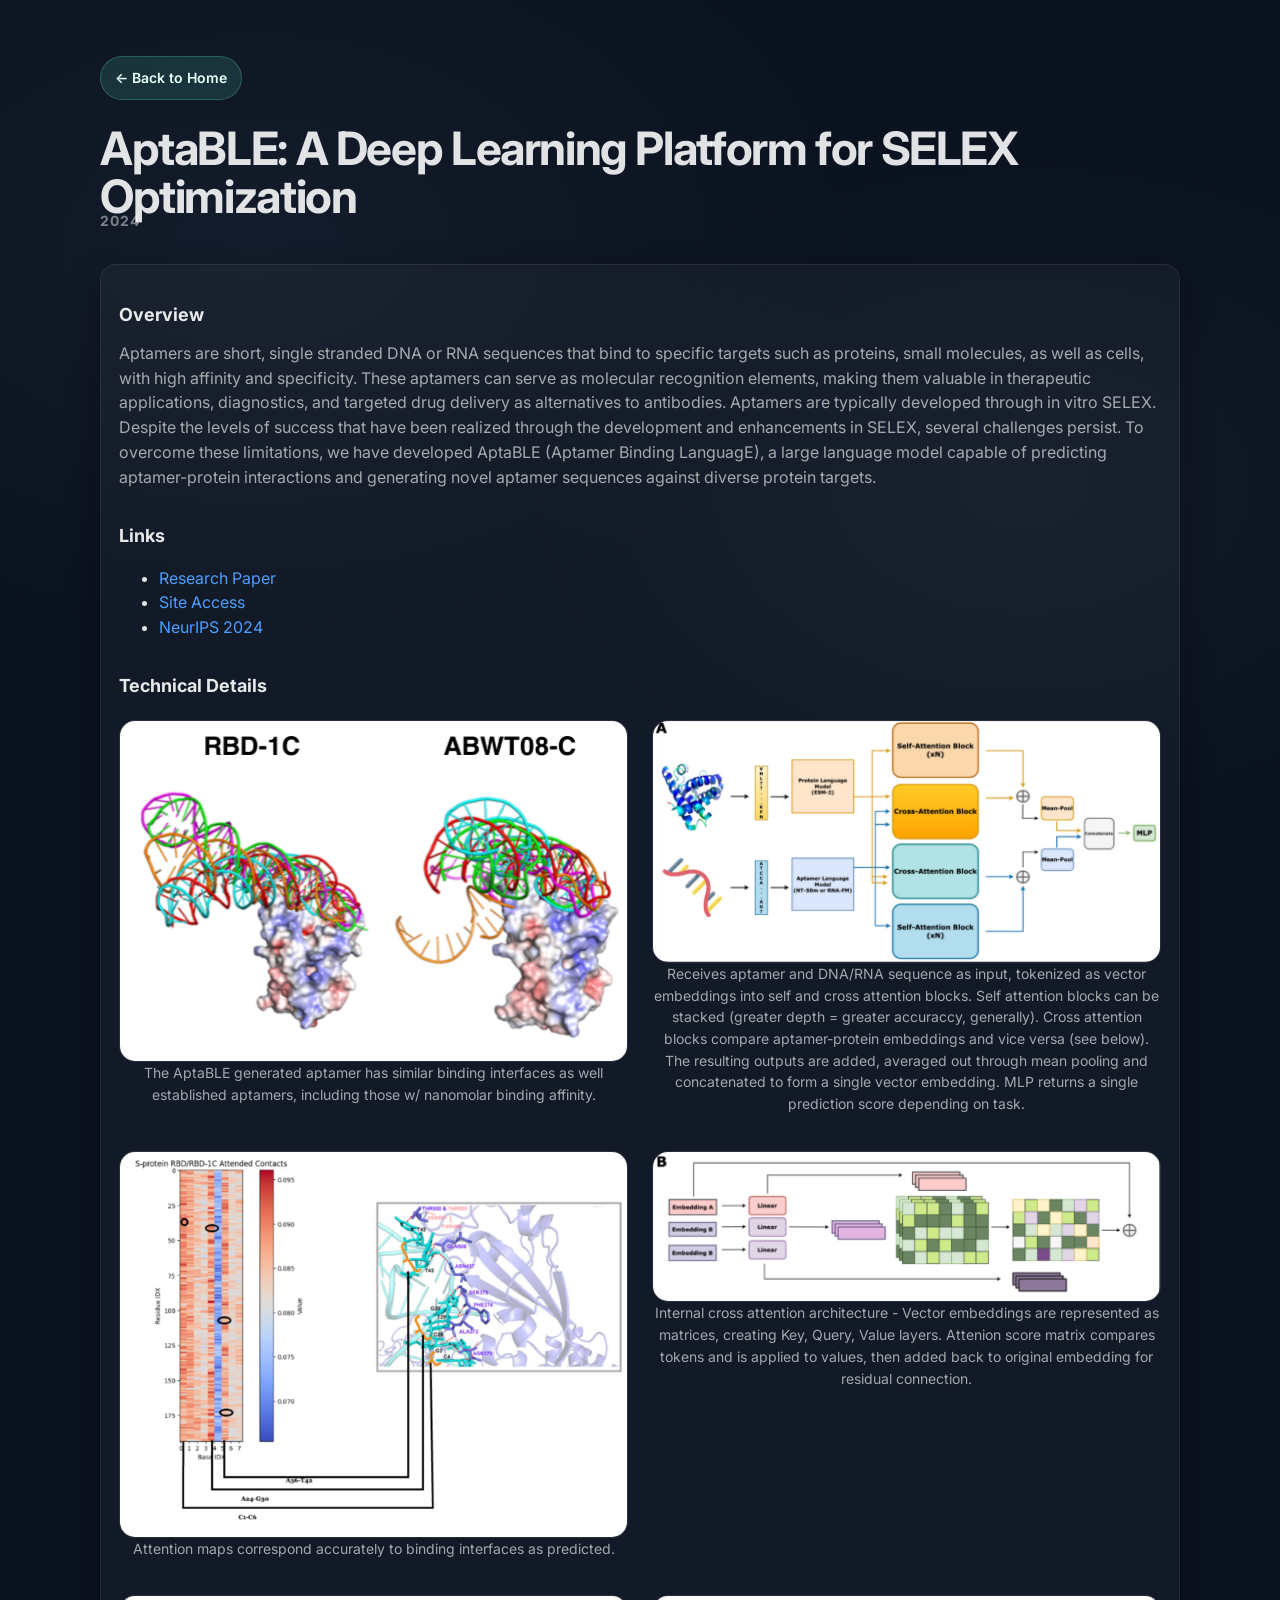
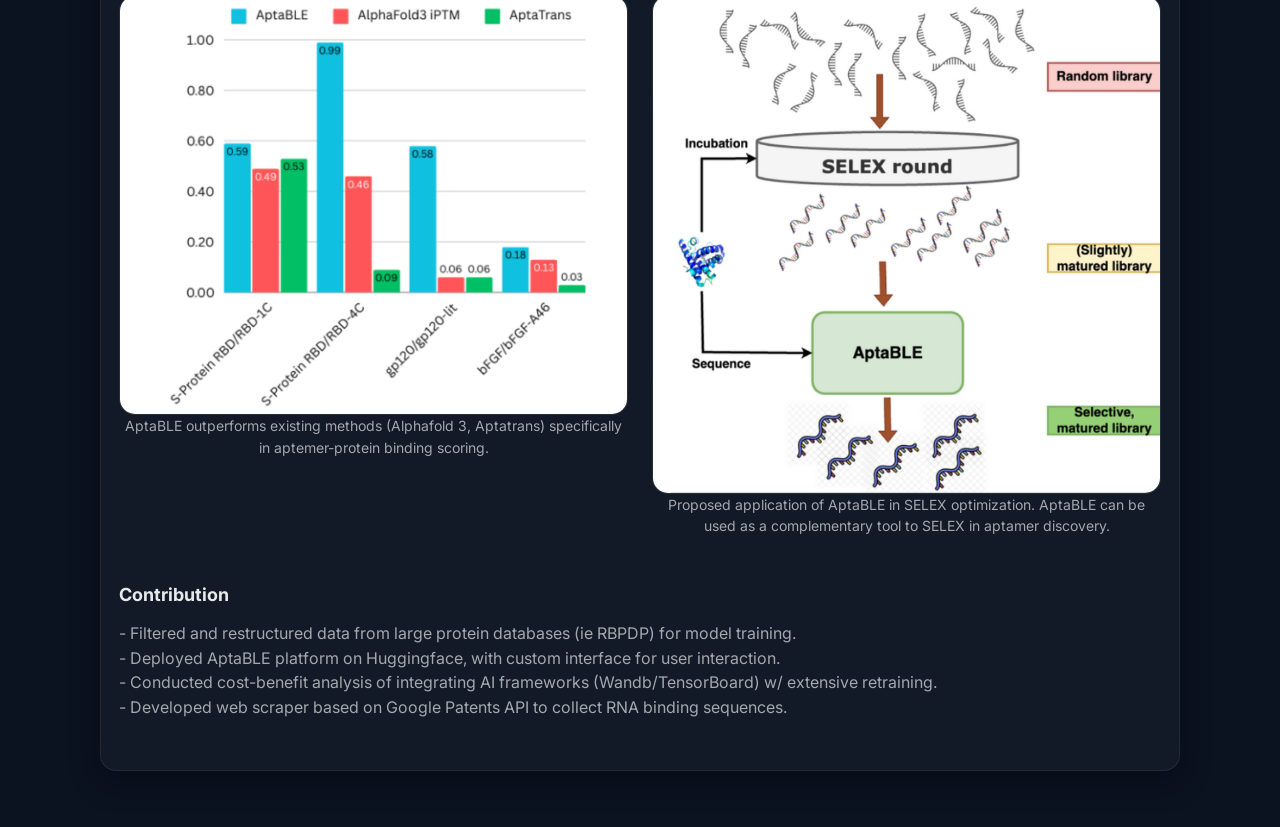
==== aptable.html @ b282fa2e "Add files via upload" ====
<!doctype html>
<html lang="en">
  <head>
    <meta charset="UTF-8" />
    <meta name="viewport" content="width=device-width,initial-scale=1" />
    <meta name="description" content="AptaBLE Project" />
    <title>AptaBLE — Owen Yao</title>
    <link rel="preconnect" href="https://fonts.googleapis.com" />
    <link rel="preconnect" href="https://fonts.gstatic.com" crossorigin />
    <link
      href="https://fonts.googleapis.com/css2?family=Inter:wght@400;500;600;700&display=swap"
      rel="stylesheet"
    />
    <link rel="stylesheet" href="style.css" />
  </head>

  <body>
    <a class="skip-link" href="#content">Skip to content</a>

    <div class="project-page">
      <div class="project-nav">
        <a class="btn" href="index.html">← Back to Home</a>
      </div>

      <main id="content" aria-label="Main content">
        <div class="project-header">
          <h1 class="name">AptaBLE: A Deep Learning Platform for SELEX Optimization</h1>
          <p class="project-year">2024</p>
        </div>


        <div class="card">
          <div class="project-section">
            <h3>Overview</h3>
            <p>
              Aptamers are short, single stranded DNA or RNA sequences that bind to specific targets such as proteins, small molecules, as well as cells, with high affinity and specificity. 
              These aptamers can serve as molecular recognition elements, making them valuable in therapeutic applications, diagnostics, and targeted drug delivery as alternatives to antibodies. 
              Aptamers are typically developed through in vitro SELEX. Despite the levels of success that have been realized through the development and enhancements in SELEX, several challenges persist. 
              To overcome these limitations, we have developed AptaBLE (Aptamer Binding LanguagE), a large language model capable of predicting aptamer-protein interactions and generating novel aptamer sequences against diverse protein targets. 
            </p>
          </div>

          <div class="project-section">
            <h3>Links</h3>
            <ul>
              <li><a href="https://openreview.net/pdf/eea94ba98c27853039118830b7a5c0b8223f76fb.pdf" target="_blank" rel="noreferrer" style="color: #4d9fff;">Research Paper</a></li>
              <li><a href="https://atombioworks.com/aptable-platform-intro/" target="_blank" rel="noreferrer" style="color: #4d9fff;">Site Access </a></li>
              <li><a href="https://neurips.cc/virtual/2024/102810" target="_blank" rel="noreferrer" style="color: #4d9fff;">NeurIPS 2024 </a></li>
            </ul>
          </div>

          <div class="project-section">
            <h3>Technical Details</h3>

            <div class="project-diagram-grid">
              <div class="diagram-item">
                <img src="comparison.png" />
                <p class="diagram-caption">
                  The AptaBLE generated aptamer has similar binding interfaces as well established aptamers, including those w/ nanomolar binding affinity.</p>
              </div>
              <div class="diagram-item">
                <img src="pipeline.png" />
                <p class="diagram-caption">
                  Receives aptamer and DNA/RNA sequence as input, tokenized as vector embeddings into self and cross attention blocks. 
                  Self attention blocks can be stacked (greater depth = greater accuraccy, generally).
                  Cross attention blocks compare aptamer-protein embeddings and vice versa (see below).
                  The resulting outputs are added, averaged out through mean pooling and concatenated to form a single vector embedding.
                  MLP returns a single prediction score depending on task.
                </p>
              </div>
              <div class="diagram-item">
                <img src="attention_map.png" />
                <p class="diagram-caption">Attention maps correspond accurately to binding interfaces as predicted.</p>
              </div>
              <div class="diagram-item">
                <img src="attention_block.png"  />
                <p class="diagram-caption">
                  Internal cross attention architecture - Vector embeddings are represented as matrices, creating Key, Query, Value layers.
                  Attenion score matrix compares tokens and is applied to values, then added back to original embedding for residual connection.
                </p>
              </div>
                <div class="diagram-item">
                <img src="model_comp.png" />
                <p class="diagram-caption">AptaBLE outperforms existing methods (Alphafold 3, Aptatrans) specifically in aptemer-protein binding scoring.</p>
              </div>
              <div class="diagram-item">
                <img src="application.png"  />
                <p class="diagram-caption">
                  Proposed application of AptaBLE in SELEX optimization. 
                  AptaBLE can be used as a complementary tool to SELEX in aptamer discovery. </p>
              </div>
            </div>
          </div>

          <div class="project-section">
            <h3>Contribution</h3>
            <p>
              - Filtered and restructured data from large protein databases (ie RBPDP) for model training. <br>
              - Deployed AptaBLE platform on Huggingface, with custom interface for user interaction.<br>
              - Conducted cost-benefit analysis of integrating AI frameworks (Wandb/TensorBoard) w/ extensive retraining.<br>
              - Developed web scraper based on Google Patents API to collect RNA binding sequences.
            </p>
          </div>
        </div>
      </main>
    </div>

    <div class="lightbox-overlay" id="lightbox">
      <span class="lightbox-close">&times;</span>
      <img class="lightbox-image" id="lightbox-img" src="" alt="Enlarged diagram">
    </div>

    <script>
      const lightbox = document.getElementById('lightbox');
      const lightboxImg = document.getElementById('lightbox-img');
      const diagramImages = document.querySelectorAll('.diagram-item img');
      const closeBtn = document.querySelector('.lightbox-close');

      diagramImages.forEach(img => {
        img.addEventListener('click', function() {
          lightboxImg.src = this.src;
          lightboxImg.alt = this.alt;
          lightbox.classList.add('active');
          document.body.style.overflow = 'hidden';
        });
      });

      closeBtn.addEventListener('click', function(e) {
        e.stopPropagation();
        closeLightbox();
      });

      lightbox.addEventListener('click', function(e) {
        if (e.target === lightbox) {
          closeLightbox();
        }
      });

      document.addEventListener('keydown', function(e) {
        if (e.key === 'Escape' && lightbox.classList.contains('active')) {
          closeLightbox();
        }
      });

      function closeLightbox() {
        lightbox.classList.remove('active');
        document.body.style.overflow = '';
      }
    </script>
  </body>
</html>
---- style.css ----
:root{
  --bg: #0b1220;
  --panel: rgba(255,255,255,0.03);
  --text: rgba(255,255,255,0.88);
  --muted: rgba(255,255,255,0.62);
  --faint: rgba(255,255,255,0.45);
  --line: rgba(255,255,255,0.10);

  --max: 1120px;
  --radius: 16px;
  --shadow: 0 10px 30px rgba(0,0,0,0.35);
}

*{ box-sizing: border-box; }
html{ scroll-behavior: smooth; }
body{
  margin: 0;
  font-family: Inter, system-ui, -apple-system, Segoe UI, Roboto, Helvetica, Arial, sans-serif;
  background: radial-gradient(1000px 650px at 20% 10%, rgba(83, 102, 123, 0.12), transparent 60%),
              radial-gradient(900px 600px at 80% 20%, rgba(84, 101, 128, 0.1), transparent 55%),
              var(--bg);
  color: var(--text);
  line-height: 1.55;
}

a{
  color: var(--text);
  text-decoration: none;
}
a:hover{ color: #fff; }

.skip-link{
  position: absolute;
  left: -999px;
  top: 0;
  background: #fff;
  color: #000;
  padding: 10px 12px;
  border-radius: 8px;
  z-index: 999;
}
.skip-link:focus{ left: 12px; top: 12px; }

.page{
  max-width: var(--max);
  margin: 0 auto;
  padding: 56px 20px;
  display: grid;
  grid-template-columns: 380px 1fr;
  gap: 44px;
}

.sidebar{
  position: relative;
}
.sidebar-inner{
  position: sticky;
  top: 40px;
  padding: 18px 0;
}

.eyebrow{
  margin: 0 0 10px;
  color: var(--muted);
  font-weight: 500;
}

.name{
  margin: 0;
  font-size: 46px;
  letter-spacing: -0.03em;
  line-height: 1.05;
}

.profile-picture{
  width: 120px;
  height: 120px;
  border-radius: 50%;
  object-fit: cover;
  margin: 20px 0 16px;
  border: 3px solid rgba(255,255,255,0.1);
}

.role{
  margin: 12px 0 8px;
  font-size: 18px;
  color: rgba(255,255,255,0.78);
  font-weight: 600;
}

.tagline{
  margin: 0 0 18px;
  color: var(--muted);
  max-width: 34ch;
}

.cta-row{
  display: flex;
  gap: 10px;
  margin: 18px 0 22px;
}

.btn{
  display: inline-flex;
  align-items: center;
  justify-content: center;
  padding: 10px 14px;
  border-radius: 999px;
  background: rgba(100,255,218,0.12);
  border: 1px solid rgba(100,255,218,0.22);
  color: #eafff9;
  font-weight: 600;
  font-size: 14px;
}
.btn:hover{
  border-color: rgba(100,255,218,0.45);
  background: rgba(100,255,218,0.16);
}
.btn-ghost{
  background: rgba(255,255,255,0.03);
  border-color: rgba(255,255,255,0.12);
  color: var(--text);
}
.btn-ghost:hover{
  border-color: rgba(255,255,255,0.25);
  background: rgba(255,255,255,0.05);
}

.nav{
  margin-top: 18px;
  display: grid;
  gap: 10px;
}
.nav-link{
  display: inline-flex;
  align-items: center;
  gap: 12px;
  color: var(--muted);
  font-weight: 600;
  font-size: 14px;
  letter-spacing: 0.02em;
  text-transform: uppercase;
}
.nav-line{
  width: 36px;
  height: 1px;
  background: var(--line);
  transition: width 180ms ease, background 180ms ease;
}
.nav-link:hover{
  color: rgba(255,255,255,0.90);
}
.nav-link:hover .nav-line{
  width: 52px;
  background: rgba(100,255,218,0.55);
}

.social{
  margin-top: 26px;
  display: flex;
  flex-wrap: wrap;
  gap: 12px;
}
.social-button{
  width: 40px;
  height: 40px;
  display: inline-flex;
  align-items: center;
  justify-content: center;
  color: rgba(255,255,255,0.7);
  text-decoration: none;
  border: 1px solid rgba(255,255,255,0.15);
  border-radius: 50%;
  transition: all 0.25s ease;
  background: rgba(255,255,255,0.05);
  backdrop-filter: blur(10px);
}
.social-button:hover{
  background: rgba(100,255,218,0.12);
  border-color: rgba(100,255,218,0.3);
  color: rgba(255,255,255,0.95);
  transform: translateY(-2px);
}
.social-icon{
  width: 18px;
  height: 18px;
  flex-shrink: 0;
}

.content{
  min-width: 0;
  padding-bottom: 40px;
}

.section{
  padding: 18px 0 26px;
}
.section + .section{
  border-top: 1px solid var(--line);
  margin-top: 18px;
}
.section-title{
  margin: 0 0 14px;
  font-size: 14px;
  text-transform: uppercase;
  letter-spacing: 0.12em;
  color: var(--faint);
  font-weight: 700;
}

.section-head{
  display: flex;
  align-items: baseline;
  justify-content: space-between;
  gap: 14px;
}
.section-action{
  color: var(--muted);
  font-weight: 600;
  font-size: 14px;
}
.section-action:hover{
  color: rgba(255,255,255,0.95);
  text-decoration: underline;
  text-decoration-color: rgba(138,162,255,0.6);
  text-underline-offset: 4px;
}

.card{
  background: var(--panel);
  border: 1px solid rgba(255,255,255,0.08);
  border-radius: var(--radius);
  padding: 18px;
  box-shadow: var(--shadow);
}

.card p{
  margin: 0 0 12px;
  color: var(--muted);
}
.card p strong{
  color: rgba(255,255,255,0.9);
}

.chips{
  display: flex;
  flex-wrap: wrap;
  gap: 8px;
  margin-top: 12px;
}
.chip{
  padding: 6px 10px;
  border-radius: 999px;
  border: 1px solid rgba(255,255,255,0.12);
  background: rgba(255,255,255,0.03);
  color: rgba(255,255,255,0.78);
  font-size: 13px;
  font-weight: 600;
}

.stack{
  list-style: none;
  padding: 0;
  margin: 0;
  display: grid;
  gap: 12px;
}

.item{
  border-radius: var(--radius);
}
.item-link{
  display: grid;
  grid-template-columns: 140px 1fr;
  gap: 16px;
  padding: 16px;
  border-radius: var(--radius);
  border: 1px solid rgba(255,255,255,0.08);
  background: rgba(255,255,255,0.02);
  transition: transform 140ms ease, border-color 140ms ease, background 140ms ease;
}
.item-link:hover{
  transform: translateY(-2px);
  border-color: rgba(100,255,218,0.22);
  background: rgba(100,255,218,0.05);
}

.item-dates{
  margin: 0;
  color: var(--faint);
  font-weight: 700;
  font-size: 13px;
  letter-spacing: 0.02em;
}

.item-title{
  margin: 0 0 8px;
  font-size: 16px;
  color: rgba(255,255,255,0.9);
  font-weight: 700;
}
.item-desc{
  margin: 0 0 10px;
  color: var(--muted);
}
.bullets{
  margin: 0 0 10px;
  padding-left: 18px;
  color: var(--muted);
}
.bullets li{ margin: 4px 0; }

.grid{
  display: grid;
  grid-template-columns: 1fr 1fr;
  gap: 12px;
}

.project{
  border-radius: var(--radius);
}
.project-link{
  display: block;
  height: 100%;
  padding: 16px;
  border-radius: var(--radius);
  border: 1px solid rgba(255,255,255,0.08);
  background: rgba(255,255,255,0.02);
  transition: transform 140ms ease, border-color 140ms ease, background 140ms ease;
}
.project-link:hover{
  transform: translateY(-2px);
  border-color: rgba(138,162,255,0.28);
  background: rgba(138,162,255,0.06);
}

.project-top{
  display: flex;
  align-items: center;
  justify-content: space-between;
  gap: 10px;
  margin-bottom: 8px;
}
.project-title{
  margin: 0;
  font-size: 16px;
  font-weight: 800;
  color: rgba(255,255,255,0.92);
}
.pill{
  font-size: 12px;
  font-weight: 800;
  color: rgba(0,0,0,0.85);
  background: rgba(100,255,218,0.9);
  padding: 4px 8px;
  border-radius: 999px;
}
.project-desc{
  margin: 0 0 12px;
  color: var(--muted);
}
.project-footer{
  margin-top: 12px;
  color: rgba(255,255,255,0.72);
  font-weight: 700;
}

.rowlink{
  display: flex;
  align-items: center;
  gap: 16px;
  padding: 0;
  border-radius: 12px;
  border: 1px solid rgba(255,255,255,0.08);
  background: rgba(255,255,255,0.02);
  overflow: hidden;
  transition: transform 140ms ease, border-color 140ms ease, background 140ms ease;
}
.rowlink:hover{
  transform: translateY(-2px);
  border-color: rgba(100,255,218,0.22);
  background: rgba(100,255,218,0.05);
}
.rowlink-image{
  width: 120px;
  height: 120px;
  object-fit: cover;
  flex-shrink: 0;
  background: rgba(255,255,255,0.03);
}
.rowlink-content{
  display: flex;
  justify-content: space-between;
  align-items: center;
  gap: 12px;
  flex: 1;
  padding: 16px 16px 16px 0;
}
.rowlink-title{
  color: rgba(255,255,255,0.9);
  font-weight: 700;
  flex: 1;
}
.rowlink-meta{
  color: var(--faint);
  font-weight: 700;
  flex-shrink: 0;
}

.contact-links{
  display: flex;
  flex-wrap: wrap;
  gap: 10px;
  margin-top: 12px;
}

.footnote{
  margin: 14px 0 0;
  color: var(--faint);
  font-size: 13px;
}

.project-year{
  margin: -10px 0 20px;
  color: var(--faint);
  font-size: 14px;
  font-weight: 700;
  letter-spacing: 0.08em;
}

/* Project detail page full-width layout */
.project-page{
  max-width: var(--max);
  margin: 0 auto;
  padding: 56px 20px;
}

.project-header{
  margin-bottom: 32px;
}

.project-nav{
  margin-bottom: 24px;
}

.project-image{
  width: 100%;
  max-width: 800px;
  height: auto;
  border-radius: var(--radius);
  margin-bottom: 32px;
}

.project-section{
  margin-bottom: 32px;
}

.project-section h3{
  color: rgba(255,255,255,0.9);
  margin-bottom: 12px;
  font-size: 18px;
}

.project-diagram-grid{
  display: grid;
  grid-template-columns: repeat(2, 1fr);
  gap: 24px;
  margin-top: 20px;
}

.diagram-item{
  display: flex;
  flex-direction: column;
}

.diagram-item img{
  width: 100%;
  height: auto;
  border-radius: var(--radius);
  border: 1px solid rgba(255,255,255,0.08);
  background: rgba(255,255,255,0.02);
}

.diagram-caption{
  margin-top: 8px;
  font-size: 14px;
  color: var(--muted);
  text-align: center;
}

@media (max-width: 768px){
  .project-diagram-grid{
    grid-template-columns: 1fr;
  }
}

/* Image Lightbox */
.diagram-item img{
  cursor: pointer;
  transition: opacity 0.2s ease;
}

.diagram-item img:hover{
  opacity: 0.85;
}

.lightbox-overlay{
  display: none;
  position: fixed;
  top: 0;
  left: 0;
  width: 100%;
  height: 100%;
  background: rgba(0, 0, 0, 0.9);
  z-index: 1000;
  align-items: center;
  justify-content: center;
  padding: 20px;
  cursor: pointer;
}

.lightbox-overlay.active{
  display: flex;
}

.lightbox-image{
  max-width: 90%;
  max-height: 90vh;
  object-fit: contain;
  border-radius: var(--radius);
  cursor: default;
}

.lightbox-close{
  position: absolute;
  top: 20px;
  right: 30px;
  font-size: 40px;
  color: #fff;
  cursor: pointer;
  font-weight: 300;
  line-height: 1;
  transition: opacity 0.2s ease;
}

.lightbox-close:hover{
  opacity: 0.7;
}

/* Responsive */
@media (max-width: 980px){
  .page{
    grid-template-columns: 1fr;
    gap: 26px;
  }
  .sidebar-inner{
    position: relative;
    top: 0;
  }
  .name{ font-size: 40px; }
  .grid{ grid-template-columns: 1fr; }
  .item-link{ grid-template-columns: 1fr; }
}
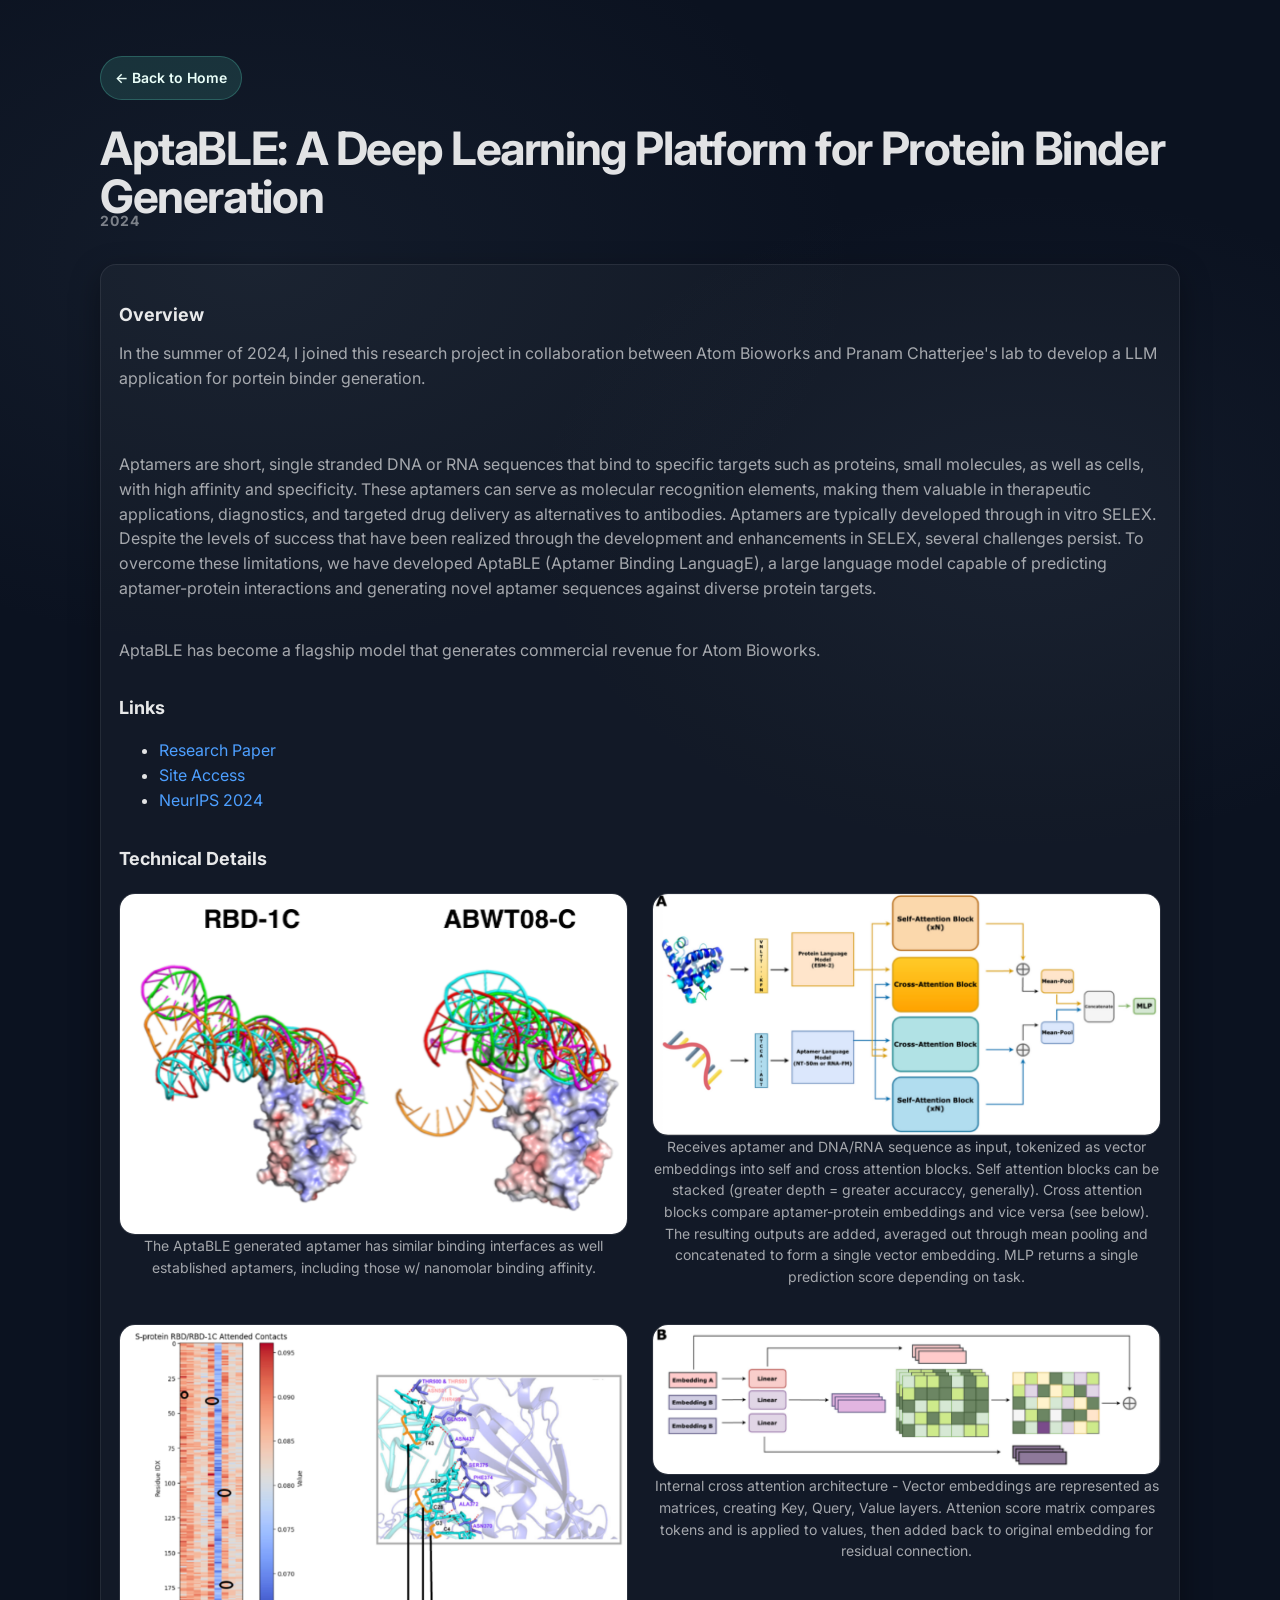
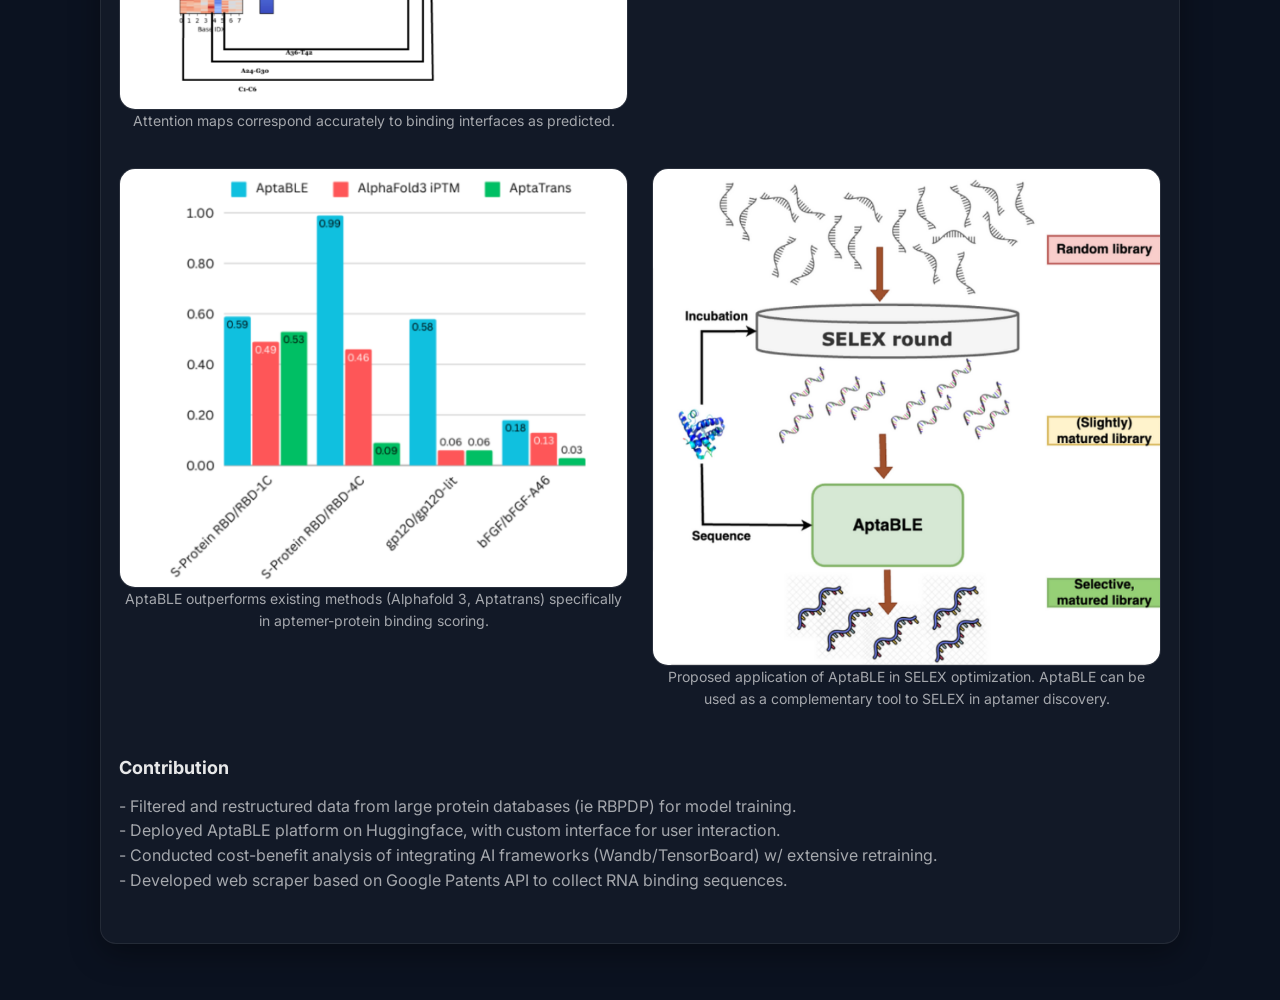
==== commit 0b326418: "Update aptable.html" ====
--- a/aptable.html
+++ b/aptable.html
@@ -24,7 +24,7 @@
 
       <main id="content" aria-label="Main content">
         <div class="project-header">
-          <h1 class="name">AptaBLE: A Deep Learning Platform for SELEX Optimization</h1>
+          <h1 class="name">AptaBLE: A Deep Learning Platform for Protein Binder Generation</h1>
           <p class="project-year">2024</p>
         </div>
 
@@ -33,10 +33,16 @@
           <div class="project-section">
             <h3>Overview</h3>
             <p>
+              In the summer of 2024, I joined this research project in collaboration between Atom Bioworks and Pranam Chatterjee's lab to develop a LLM application for portein binder generation.
+            </p> <br><br>
+            <p>
               Aptamers are short, single stranded DNA or RNA sequences that bind to specific targets such as proteins, small molecules, as well as cells, with high affinity and specificity. 
               These aptamers can serve as molecular recognition elements, making them valuable in therapeutic applications, diagnostics, and targeted drug delivery as alternatives to antibodies. 
               Aptamers are typically developed through in vitro SELEX. Despite the levels of success that have been realized through the development and enhancements in SELEX, several challenges persist. 
               To overcome these limitations, we have developed AptaBLE (Aptamer Binding LanguagE), a large language model capable of predicting aptamer-protein interactions and generating novel aptamer sequences against diverse protein targets. 
+            </p><br>
+            <p>
+              AptaBLE has become a flagship model that generates commercial revenue for Atom Bioworks.
             </p>
           </div>
 
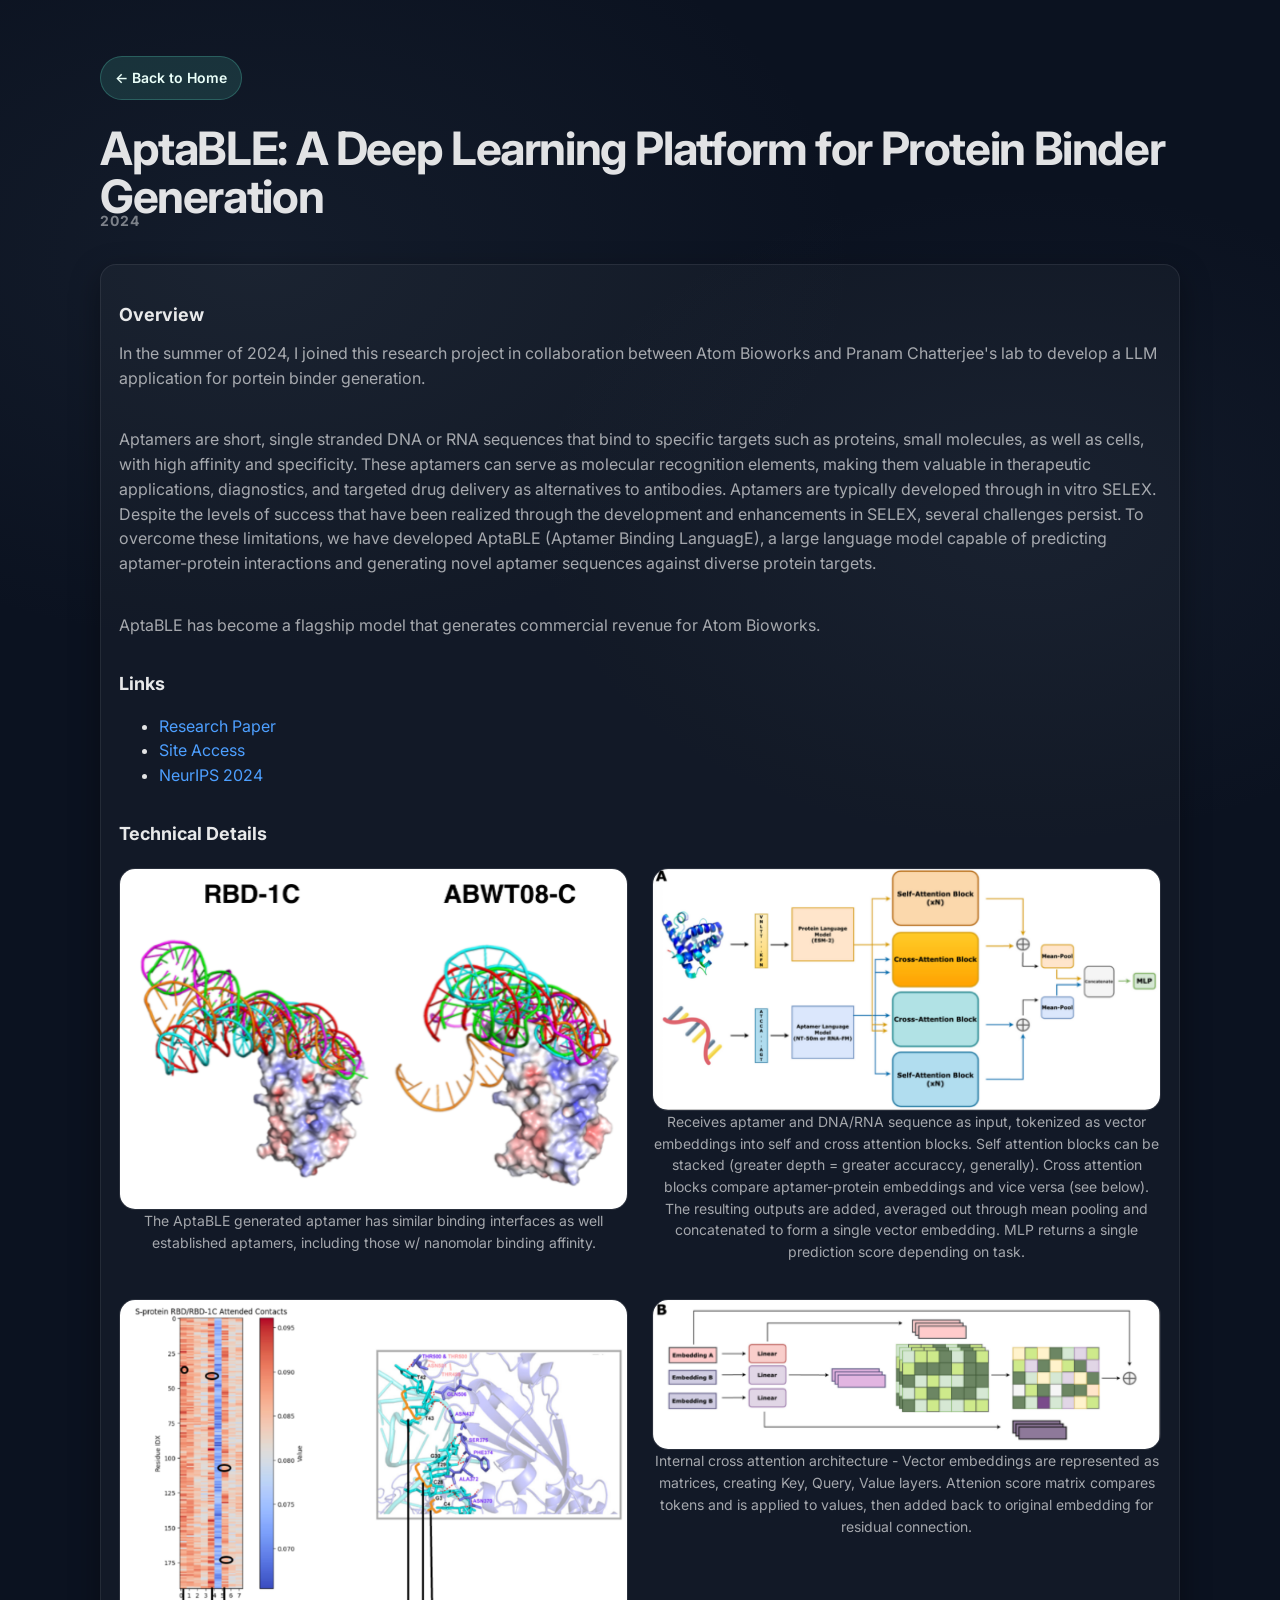
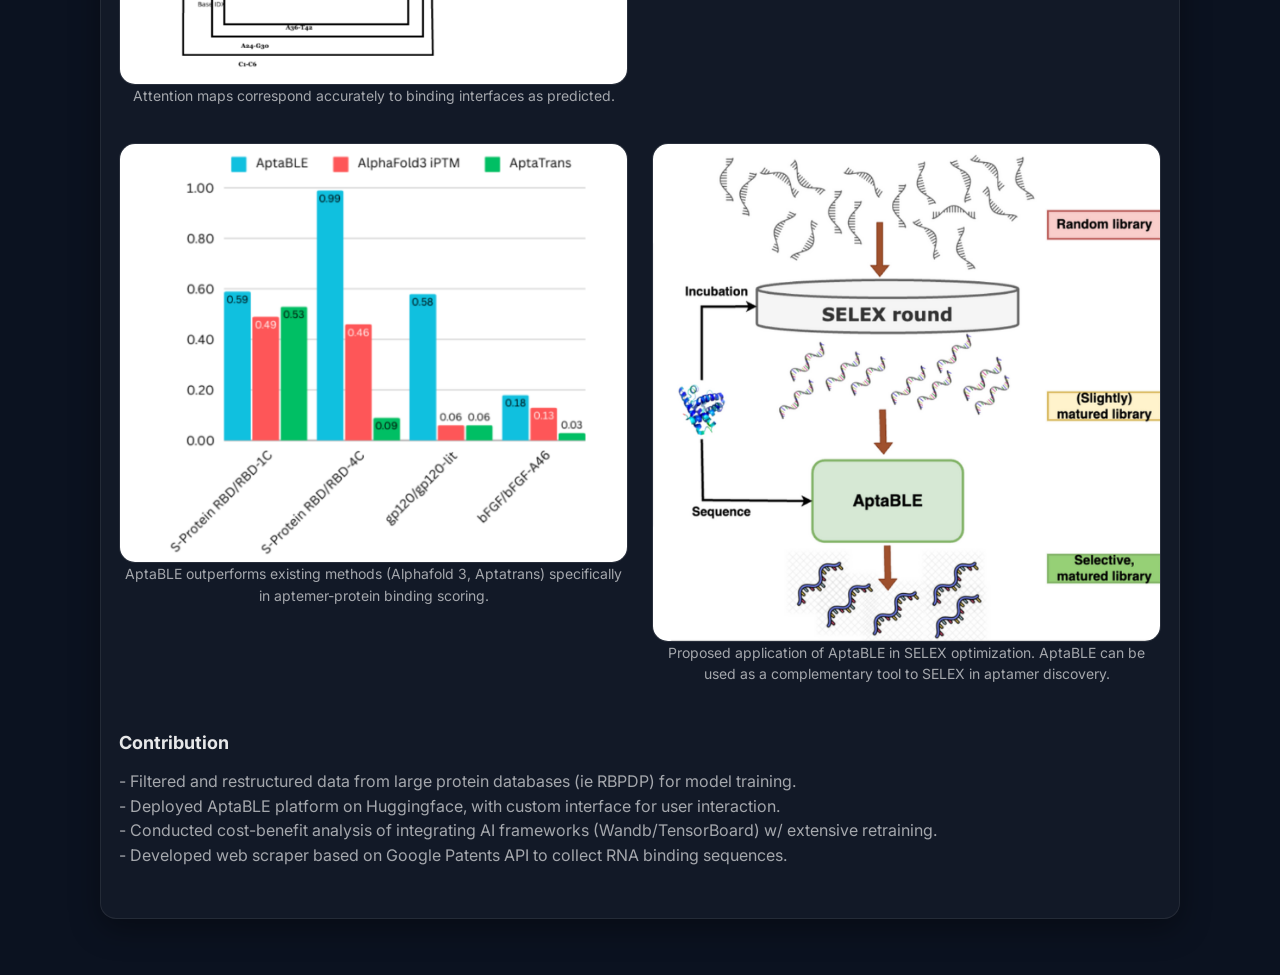
==== commit a33efba5: "Update aptable.html" ====
--- a/aptable.html
+++ b/aptable.html
@@ -34,7 +34,7 @@
             <h3>Overview</h3>
             <p>
               In the summer of 2024, I joined this research project in collaboration between Atom Bioworks and Pranam Chatterjee's lab to develop a LLM application for portein binder generation.
-            </p> <br><br>
+            </p><br>
             <p>
               Aptamers are short, single stranded DNA or RNA sequences that bind to specific targets such as proteins, small molecules, as well as cells, with high affinity and specificity. 
               These aptamers can serve as molecular recognition elements, making them valuable in therapeutic applications, diagnostics, and targeted drug delivery as alternatives to antibodies. 
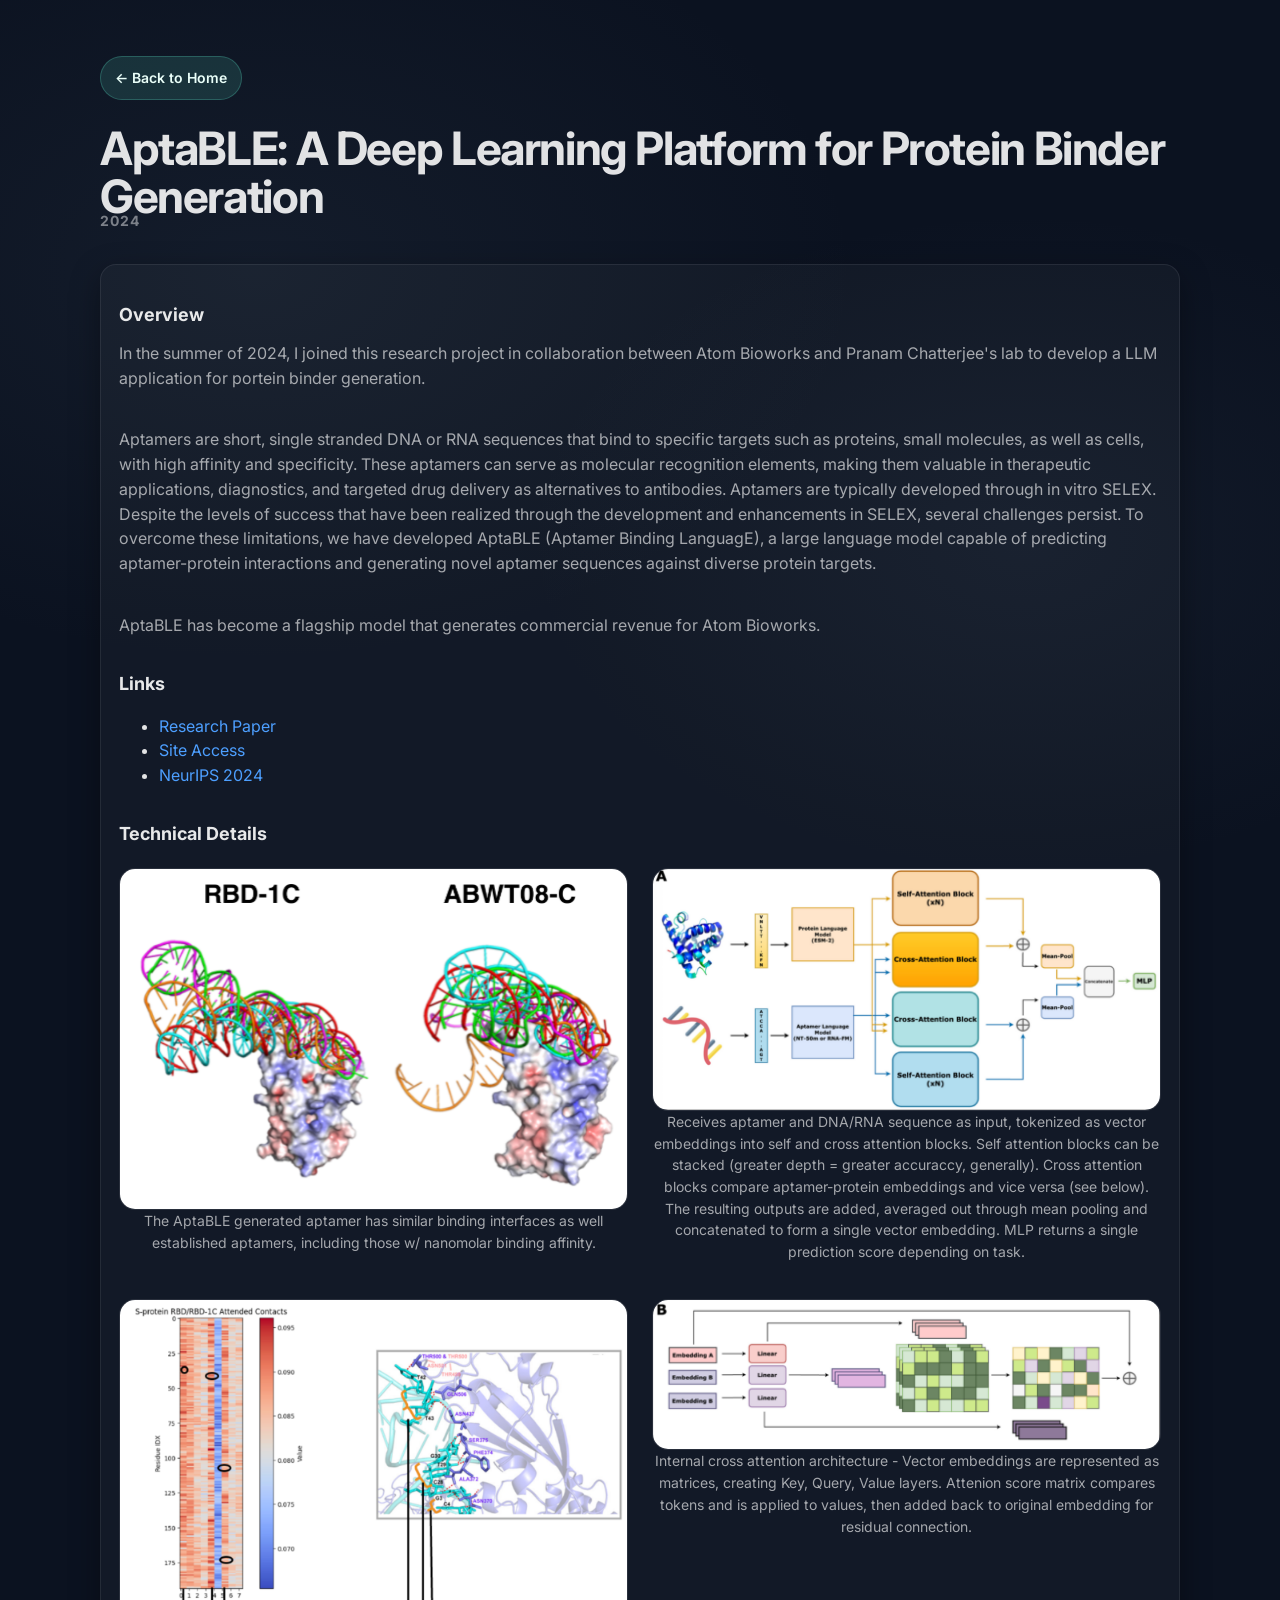
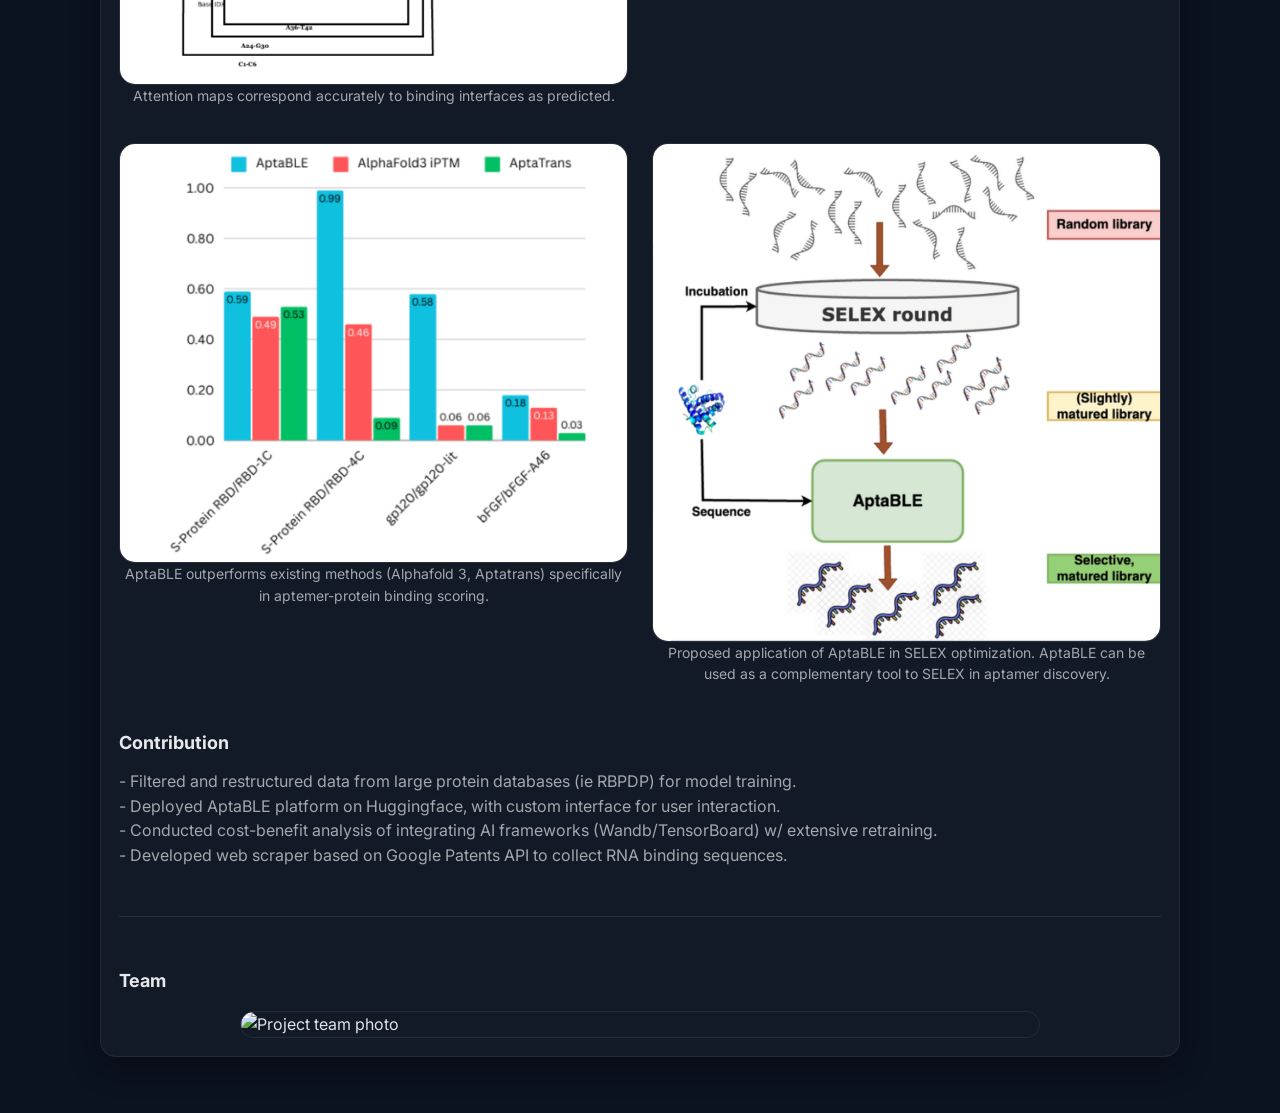
==== commit d4953793: "Update aptable.html" ====
--- a/aptable.html
+++ b/aptable.html
@@ -107,6 +107,11 @@
               - Developed web scraper based on Google Patents API to collect RNA binding sequences.
             </p>
           </div>
+
+          <div class="group-photo-section">
+            <h3>Team</h3>
+            <img class="group-photo" src="team-photo.jpg" alt="Project team photo" />
+          </div>
         </div>
       </main>
     </div>
--- a/style.css
+++ b/style.css
@@ -428,7 +428,6 @@
   letter-spacing: 0.08em;
 }
 
-/* Project detail page full-width layout */
 .project-page{
   max-width: var(--max);
   margin: 0 auto;
@@ -494,7 +493,6 @@
   }
 }
 
-/* Image Lightbox */
 .diagram-item img{
   cursor: pointer;
   transition: opacity 0.2s ease;
@@ -547,7 +545,28 @@
   opacity: 0.7;
 }
 
-/* Responsive */
+.group-photo-section{
+  margin-top: 48px;
+  padding-top: 32px;
+  border-top: 1px solid rgba(255,255,255,0.1);
+}
+
+.group-photo-section h3{
+  color: rgba(255,255,255,0.9);
+  margin-bottom: 16px;
+  font-size: 18px;
+}
+
+.group-photo{
+  width: 100%;
+  max-width: 800px;
+  height: auto;
+  border-radius: var(--radius);
+  border: 1px solid rgba(255,255,255,0.08);
+  display: block;
+  margin: 0 auto;
+}
+
 @media (max-width: 980px){
   .page{
     grid-template-columns: 1fr;
